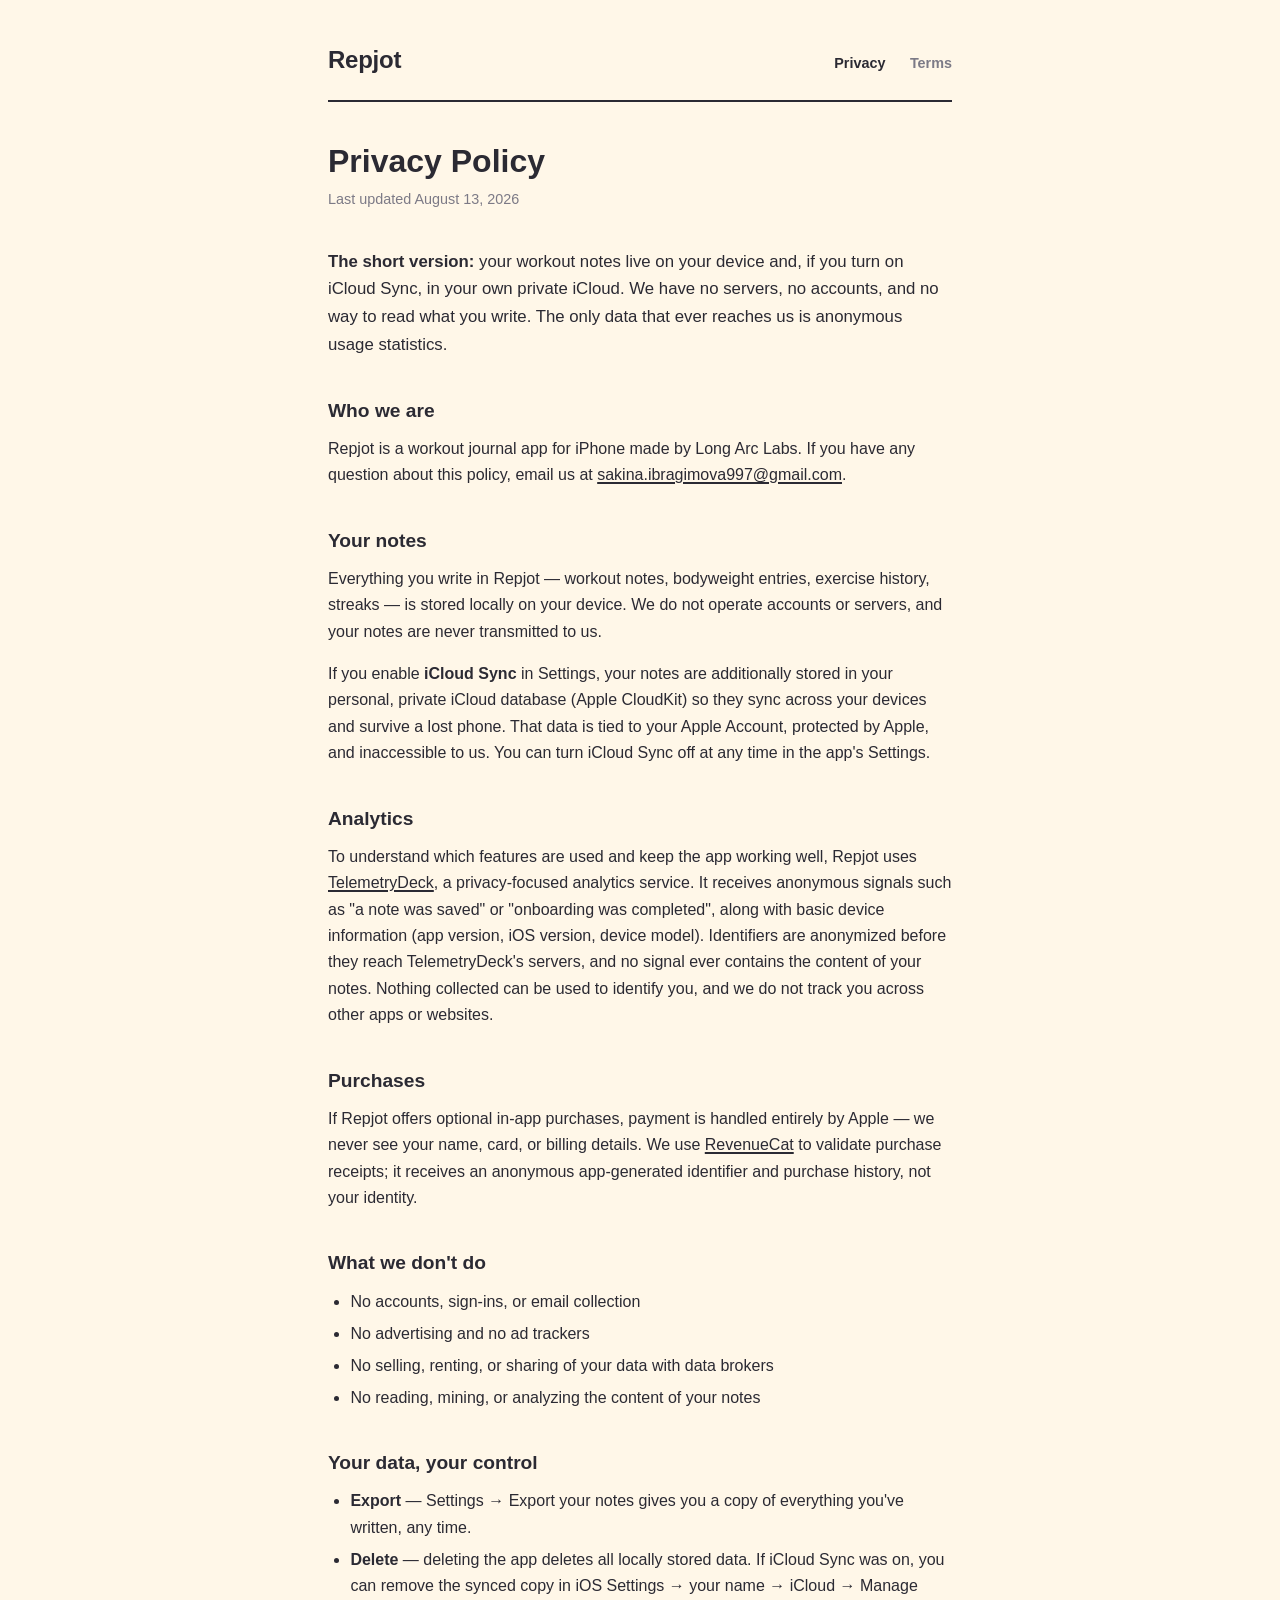
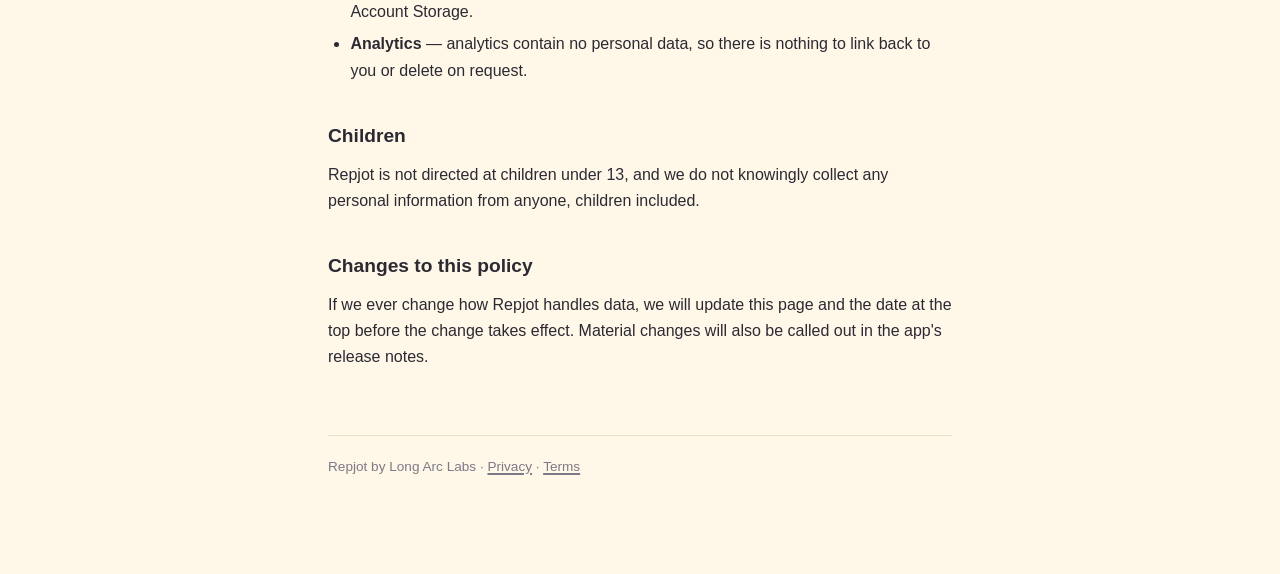
==== privacy.html @ fa37f9a2 "Repjot site: privacy policy, terms, landing page Co-Authored-By: Claude Fable 5 <noreply@anthropic.c" ====
<!DOCTYPE html>
<html lang="en">
<head>
  <meta charset="utf-8">
  <meta name="viewport" content="width=device-width, initial-scale=1">
  <title>Privacy Policy — Repjot</title>
  <meta name="description" content="Repjot's privacy policy. Your notes stay on your device and in your own iCloud. We can't read them.">
  <link rel="stylesheet" href="style.css">
</head>
<body>
  <div class="page">
    <header class="site">
      <a class="wordmark" href="./">Repjot</a>
      <nav class="site">
        <a href="privacy.html" aria-current="page">Privacy</a>
        <a href="terms.html">Terms</a>
      </nav>
    </header>

    <main>
      <h1>Privacy Policy</h1>
      <p class="updated">Last updated August 13, 2026</p>

      <p class="lede"><strong>The short version:</strong> your workout notes live on your device and, if you turn on iCloud Sync, in your own private iCloud. We have no servers, no accounts, and no way to read what you write. The only data that ever reaches us is anonymous usage statistics.</p>

      <h2>Who we are</h2>
      <p>Repjot is a workout journal app for iPhone made by Long Arc Labs. If you have any question about this policy, email us at <a href="mailto:sakina.ibragimova997@gmail.com">sakina.ibragimova997@gmail.com</a>.</p>

      <h2>Your notes</h2>
      <p>Everything you write in Repjot — workout notes, bodyweight entries, exercise history, streaks — is stored locally on your device. We do not operate accounts or servers, and your notes are never transmitted to us.</p>
      <p>If you enable <strong>iCloud Sync</strong> in Settings, your notes are additionally stored in your personal, private iCloud database (Apple CloudKit) so they sync across your devices and survive a lost phone. That data is tied to your Apple Account, protected by Apple, and inaccessible to us. You can turn iCloud Sync off at any time in the app's Settings.</p>

      <h2>Analytics</h2>
      <p>To understand which features are used and keep the app working well, Repjot uses <a href="https://telemetrydeck.com/privacy/" rel="noopener">TelemetryDeck</a>, a privacy-focused analytics service. It receives anonymous signals such as "a note was saved" or "onboarding was completed", along with basic device information (app version, iOS version, device model). Identifiers are anonymized before they reach TelemetryDeck's servers, and no signal ever contains the content of your notes. Nothing collected can be used to identify you, and we do not track you across other apps or websites.</p>

      <h2>Purchases</h2>
      <p>If Repjot offers optional in-app purchases, payment is handled entirely by Apple — we never see your name, card, or billing details. We use <a href="https://www.revenuecat.com/privacy/" rel="noopener">RevenueCat</a> to validate purchase receipts; it receives an anonymous app-generated identifier and purchase history, not your identity.</p>

      <h2>What we don't do</h2>
      <ul>
        <li>No accounts, sign-ins, or email collection</li>
        <li>No advertising and no ad trackers</li>
        <li>No selling, renting, or sharing of your data with data brokers</li>
        <li>No reading, mining, or analyzing the content of your notes</li>
      </ul>

      <h2>Your data, your control</h2>
      <ul>
        <li><strong>Export</strong> — Settings → Export your notes gives you a copy of everything you've written, any time.</li>
        <li><strong>Delete</strong> — deleting the app deletes all locally stored data. If iCloud Sync was on, you can remove the synced copy in iOS Settings → your name → iCloud → Manage Account Storage.</li>
        <li><strong>Analytics</strong> — analytics contain no personal data, so there is nothing to link back to you or delete on request.</li>
      </ul>

      <h2>Children</h2>
      <p>Repjot is not directed at children under 13, and we do not knowingly collect any personal information from anyone, children included.</p>

      <h2>Changes to this policy</h2>
      <p>If we ever change how Repjot handles data, we will update this page and the date at the top before the change takes effect. Material changes will also be called out in the app's release notes.</p>
    </main>

    <footer class="site">
      <p>Repjot by Long Arc Labs · <a href="privacy.html">Privacy</a> · <a href="terms.html">Terms</a></p>
    </footer>
  </div>
</body>
</html>
---- style.css ----
:root {
  --canvas: #FFF7E8;
  --ink: #2B2A33;
  --ink-muted: #7C7A86;
  --hairline: #E8DFC9;
}

* { margin: 0; padding: 0; box-sizing: border-box; }

body {
  background: var(--canvas);
  color: var(--ink);
  font-family: -apple-system, BlinkMacSystemFont, "Segoe UI", Roboto, Helvetica, Arial, sans-serif;
  line-height: 1.65;
  -webkit-font-smoothing: antialiased;
}

.page {
  max-width: 42rem;
  margin: 0 auto;
  padding: 2.5rem 1.5rem 5rem;
}

header.site {
  display: flex;
  align-items: baseline;
  justify-content: space-between;
  padding-bottom: 1.25rem;
  border-bottom: 2px solid var(--ink);
  margin-bottom: 2.5rem;
}

.wordmark {
  font-family: ui-rounded, -apple-system, BlinkMacSystemFont, "Segoe UI", sans-serif;
  font-weight: 800;
  font-size: 1.5rem;
  letter-spacing: -0.01em;
  color: var(--ink);
  text-decoration: none;
}

nav.site a {
  color: var(--ink-muted);
  text-decoration: none;
  font-size: 0.9rem;
  font-weight: 600;
  margin-left: 1.25rem;
}

nav.site a:hover, nav.site a[aria-current="page"] { color: var(--ink); }

h1 {
  font-family: ui-rounded, -apple-system, BlinkMacSystemFont, "Segoe UI", sans-serif;
  font-weight: 800;
  font-size: 2rem;
  line-height: 1.2;
  margin-bottom: 0.5rem;
  text-wrap: balance;
}

.updated {
  color: var(--ink-muted);
  font-size: 0.9rem;
  margin-bottom: 2.25rem;
}

h2 {
  font-family: ui-rounded, -apple-system, BlinkMacSystemFont, "Segoe UI", sans-serif;
  font-weight: 700;
  font-size: 1.2rem;
  margin: 2.25rem 0 0.6rem;
}

p, ul { margin-bottom: 1rem; }

ul { padding-left: 1.4rem; }

li { margin-bottom: 0.35rem; }

a { color: var(--ink); text-decoration-thickness: 1.5px; text-underline-offset: 2px; }

strong { font-weight: 700; }

.lede { font-size: 1.05rem; }

footer.site {
  margin-top: 4rem;
  padding-top: 1.25rem;
  border-top: 1px solid var(--hairline);
  color: var(--ink-muted);
  font-size: 0.85rem;
}

footer.site a { color: var(--ink-muted); }
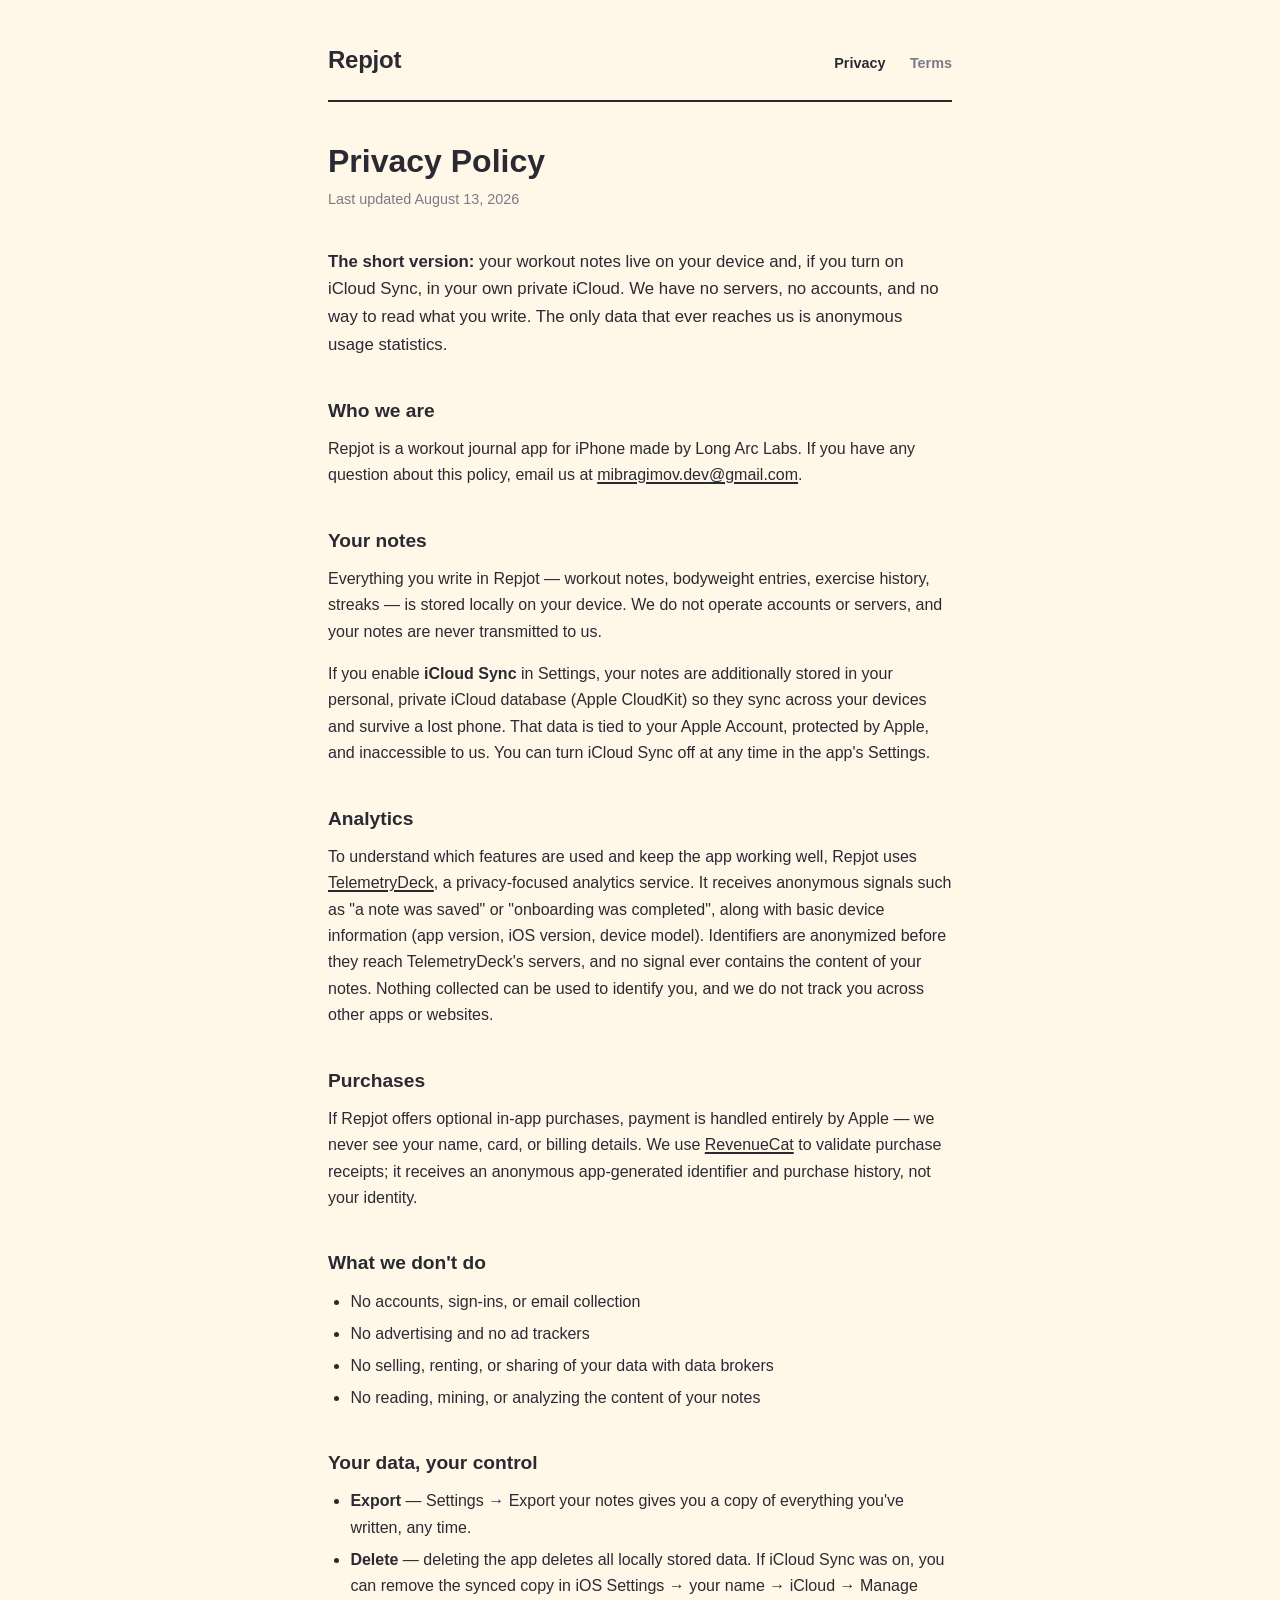
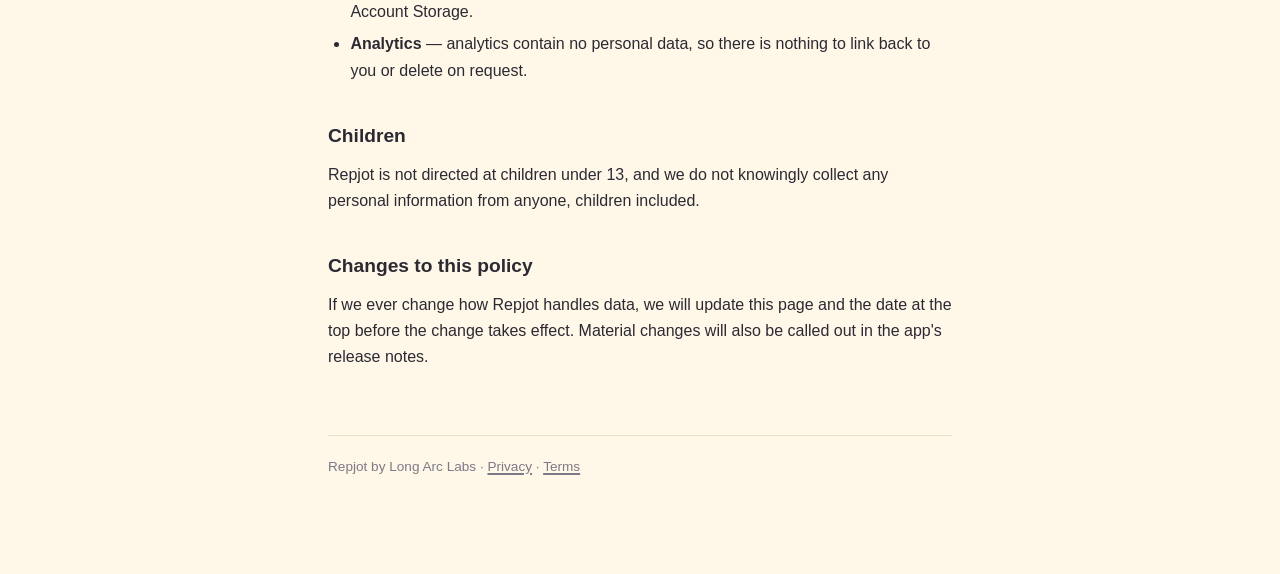
==== commit 3bb55dc8: "Use mibragimov.dev@gmail.com as contact email Co-Authored-By: Claude Fable 5 <noreply@anthropic.com>" ====
--- a/privacy.html
+++ b/privacy.html
@@ -24,7 +24,7 @@
       <p class="lede"><strong>The short version:</strong> your workout notes live on your device and, if you turn on iCloud Sync, in your own private iCloud. We have no servers, no accounts, and no way to read what you write. The only data that ever reaches us is anonymous usage statistics.</p>
 
       <h2>Who we are</h2>
-      <p>Repjot is a workout journal app for iPhone made by Long Arc Labs. If you have any question about this policy, email us at <a href="mailto:sakina.ibragimova997@gmail.com">sakina.ibragimova997@gmail.com</a>.</p>
+      <p>Repjot is a workout journal app for iPhone made by Long Arc Labs. If you have any question about this policy, email us at <a href="mailto:mibragimov.dev@gmail.com">mibragimov.dev@gmail.com</a>.</p>
 
       <h2>Your notes</h2>
       <p>Everything you write in Repjot — workout notes, bodyweight entries, exercise history, streaks — is stored locally on your device. We do not operate accounts or servers, and your notes are never transmitted to us.</p>
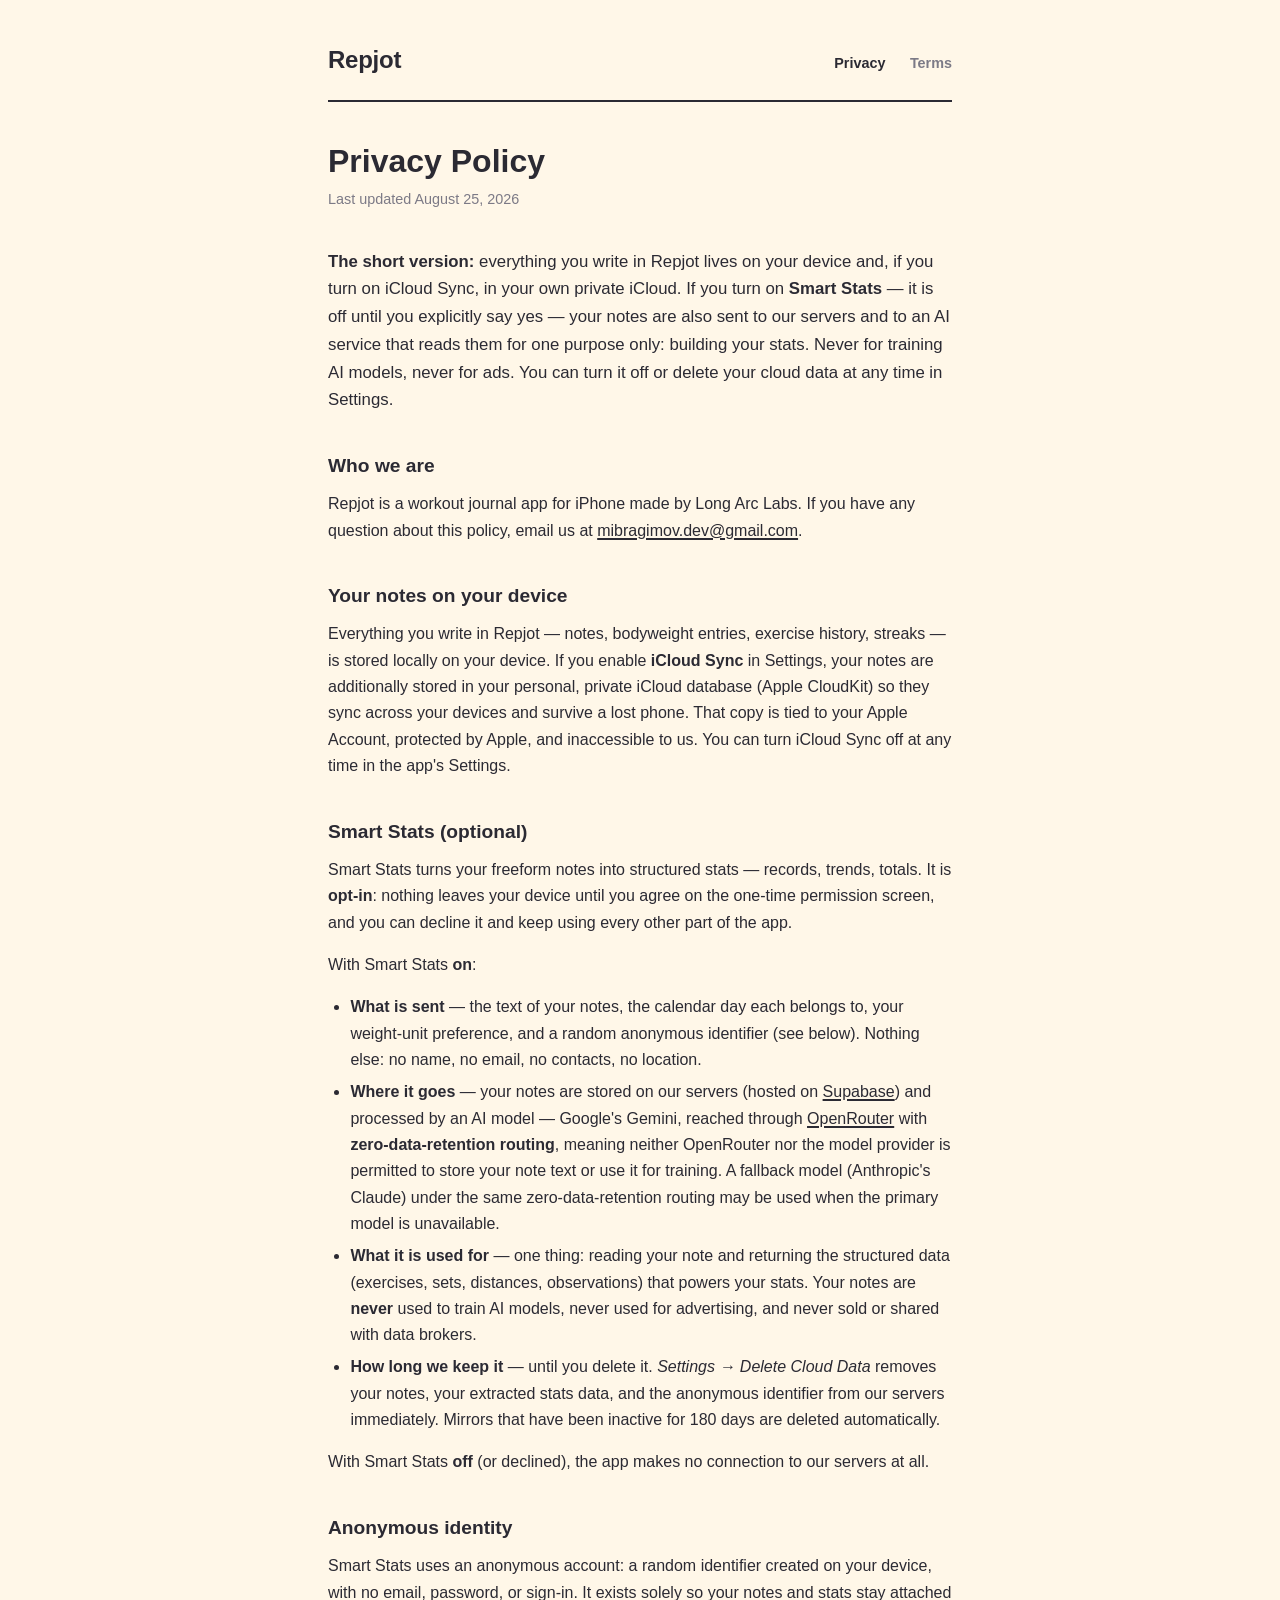
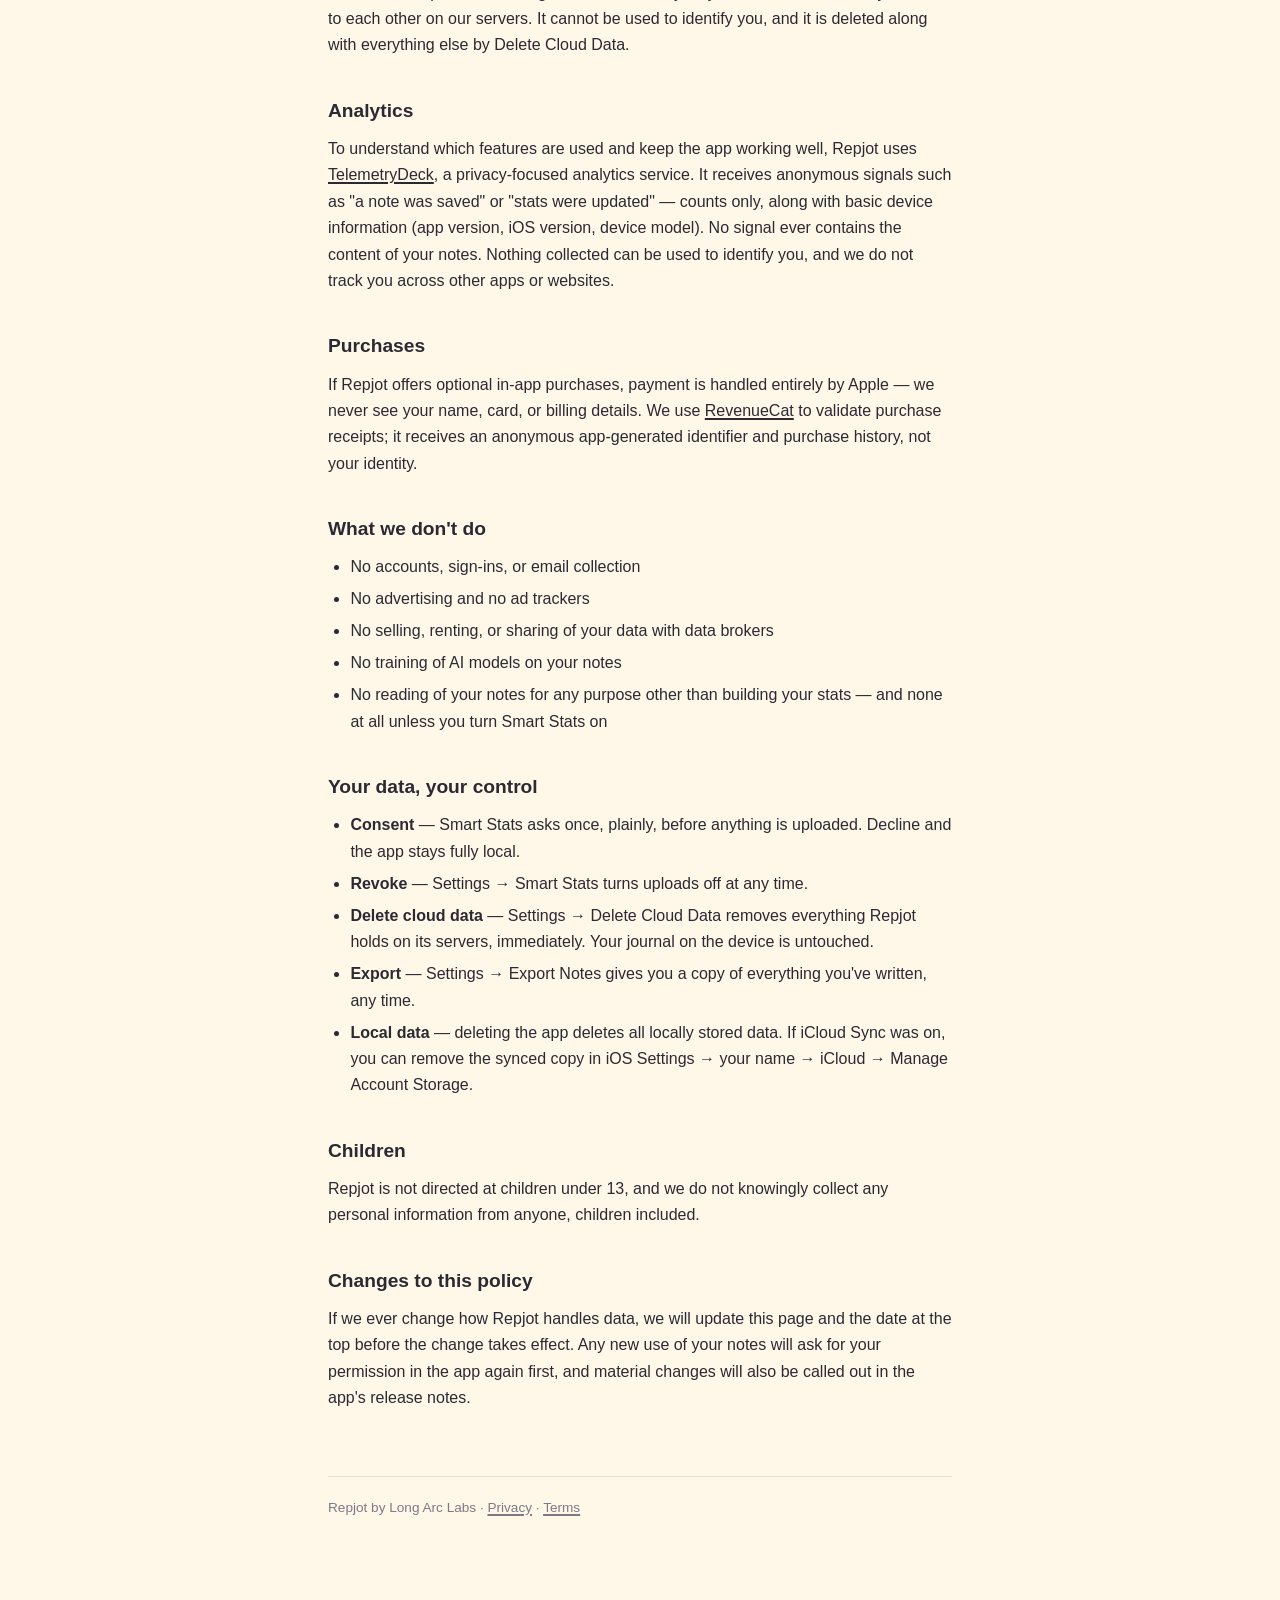
==== commit 062f9eae: "Privacy policy: Smart Stats" ====
--- a/privacy.html
+++ b/privacy.html
@@ -4,7 +4,7 @@
   <meta charset="utf-8">
   <meta name="viewport" content="width=device-width, initial-scale=1">
   <title>Privacy Policy — Repjot</title>
-  <meta name="description" content="Repjot's privacy policy. Your notes stay on your device and in your own iCloud. We can't read them.">
+  <meta name="description" content="Repjot's privacy policy. Your notes stay on your device and in your own iCloud unless you turn on Smart Stats — and even then they're read for one purpose only: your stats.">
   <link rel="stylesheet" href="style.css">
 </head>
 <body>
@@ -19,19 +19,32 @@
 
     <main>
       <h1>Privacy Policy</h1>
-      <p class="updated">Last updated August 13, 2026</p>
+      <p class="updated">Last updated August 25, 2026</p>
 
-      <p class="lede"><strong>The short version:</strong> your workout notes live on your device and, if you turn on iCloud Sync, in your own private iCloud. We have no servers, no accounts, and no way to read what you write. The only data that ever reaches us is anonymous usage statistics.</p>
+      <p class="lede"><strong>The short version:</strong> everything you write in Repjot lives on your device and, if you turn on iCloud Sync, in your own private iCloud. If you turn on <strong>Smart Stats</strong> — it is off until you explicitly say yes — your notes are also sent to our servers and to an AI service that reads them for one purpose only: building your stats. Never for training AI models, never for ads. You can turn it off or delete your cloud data at any time in Settings.</p>
 
       <h2>Who we are</h2>
       <p>Repjot is a workout journal app for iPhone made by Long Arc Labs. If you have any question about this policy, email us at <a href="mailto:mibragimov.dev@gmail.com">mibragimov.dev@gmail.com</a>.</p>
 
-      <h2>Your notes</h2>
-      <p>Everything you write in Repjot — workout notes, bodyweight entries, exercise history, streaks — is stored locally on your device. We do not operate accounts or servers, and your notes are never transmitted to us.</p>
-      <p>If you enable <strong>iCloud Sync</strong> in Settings, your notes are additionally stored in your personal, private iCloud database (Apple CloudKit) so they sync across your devices and survive a lost phone. That data is tied to your Apple Account, protected by Apple, and inaccessible to us. You can turn iCloud Sync off at any time in the app's Settings.</p>
+      <h2>Your notes on your device</h2>
+      <p>Everything you write in Repjot — notes, bodyweight entries, exercise history, streaks — is stored locally on your device. If you enable <strong>iCloud Sync</strong> in Settings, your notes are additionally stored in your personal, private iCloud database (Apple CloudKit) so they sync across your devices and survive a lost phone. That copy is tied to your Apple Account, protected by Apple, and inaccessible to us. You can turn iCloud Sync off at any time in the app's Settings.</p>
+
+      <h2>Smart Stats (optional)</h2>
+      <p>Smart Stats turns your freeform notes into structured stats — records, trends, totals. It is <strong>opt-in</strong>: nothing leaves your device until you agree on the one-time permission screen, and you can decline it and keep using every other part of the app.</p>
+      <p>With Smart Stats <strong>on</strong>:</p>
+      <ul>
+        <li><strong>What is sent</strong> — the text of your notes, the calendar day each belongs to, your weight-unit preference, and a random anonymous identifier (see below). Nothing else: no name, no email, no contacts, no location.</li>
+        <li><strong>Where it goes</strong> — your notes are stored on our servers (hosted on <a href="https://supabase.com/privacy" rel="noopener">Supabase</a>) and processed by an AI model — Google's Gemini, reached through <a href="https://openrouter.ai/privacy" rel="noopener">OpenRouter</a> with <strong>zero-data-retention routing</strong>, meaning neither OpenRouter nor the model provider is permitted to store your note text or use it for training. A fallback model (Anthropic's Claude) under the same zero-data-retention routing may be used when the primary model is unavailable.</li>
+        <li><strong>What it is used for</strong> — one thing: reading your note and returning the structured data (exercises, sets, distances, observations) that powers your stats. Your notes are <strong>never</strong> used to train AI models, never used for advertising, and never sold or shared with data brokers.</li>
+        <li><strong>How long we keep it</strong> — until you delete it. <em>Settings → Delete Cloud Data</em> removes your notes, your extracted stats data, and the anonymous identifier from our servers immediately. Mirrors that have been inactive for 180 days are deleted automatically.</li>
+      </ul>
+      <p>With Smart Stats <strong>off</strong> (or declined), the app makes no connection to our servers at all.</p>
+
+      <h2>Anonymous identity</h2>
+      <p>Smart Stats uses an anonymous account: a random identifier created on your device, with no email, password, or sign-in. It exists solely so your notes and stats stay attached to each other on our servers. It cannot be used to identify you, and it is deleted along with everything else by Delete Cloud Data.</p>
 
       <h2>Analytics</h2>
-      <p>To understand which features are used and keep the app working well, Repjot uses <a href="https://telemetrydeck.com/privacy/" rel="noopener">TelemetryDeck</a>, a privacy-focused analytics service. It receives anonymous signals such as "a note was saved" or "onboarding was completed", along with basic device information (app version, iOS version, device model). Identifiers are anonymized before they reach TelemetryDeck's servers, and no signal ever contains the content of your notes. Nothing collected can be used to identify you, and we do not track you across other apps or websites.</p>
+      <p>To understand which features are used and keep the app working well, Repjot uses <a href="https://telemetrydeck.com/privacy/" rel="noopener">TelemetryDeck</a>, a privacy-focused analytics service. It receives anonymous signals such as "a note was saved" or "stats were updated" — counts only, along with basic device information (app version, iOS version, device model). No signal ever contains the content of your notes. Nothing collected can be used to identify you, and we do not track you across other apps or websites.</p>
 
       <h2>Purchases</h2>
       <p>If Repjot offers optional in-app purchases, payment is handled entirely by Apple — we never see your name, card, or billing details. We use <a href="https://www.revenuecat.com/privacy/" rel="noopener">RevenueCat</a> to validate purchase receipts; it receives an anonymous app-generated identifier and purchase history, not your identity.</p>
@@ -41,21 +54,24 @@
         <li>No accounts, sign-ins, or email collection</li>
         <li>No advertising and no ad trackers</li>
         <li>No selling, renting, or sharing of your data with data brokers</li>
-        <li>No reading, mining, or analyzing the content of your notes</li>
+        <li>No training of AI models on your notes</li>
+        <li>No reading of your notes for any purpose other than building your stats — and none at all unless you turn Smart Stats on</li>
       </ul>
 
       <h2>Your data, your control</h2>
       <ul>
-        <li><strong>Export</strong> — Settings → Export your notes gives you a copy of everything you've written, any time.</li>
-        <li><strong>Delete</strong> — deleting the app deletes all locally stored data. If iCloud Sync was on, you can remove the synced copy in iOS Settings → your name → iCloud → Manage Account Storage.</li>
-        <li><strong>Analytics</strong> — analytics contain no personal data, so there is nothing to link back to you or delete on request.</li>
+        <li><strong>Consent</strong> — Smart Stats asks once, plainly, before anything is uploaded. Decline and the app stays fully local.</li>
+        <li><strong>Revoke</strong> — Settings → Smart Stats turns uploads off at any time.</li>
+        <li><strong>Delete cloud data</strong> — Settings → Delete Cloud Data removes everything Repjot holds on its servers, immediately. Your journal on the device is untouched.</li>
+        <li><strong>Export</strong> — Settings → Export Notes gives you a copy of everything you've written, any time.</li>
+        <li><strong>Local data</strong> — deleting the app deletes all locally stored data. If iCloud Sync was on, you can remove the synced copy in iOS Settings → your name → iCloud → Manage Account Storage.</li>
       </ul>
 
       <h2>Children</h2>
       <p>Repjot is not directed at children under 13, and we do not knowingly collect any personal information from anyone, children included.</p>
 
       <h2>Changes to this policy</h2>
-      <p>If we ever change how Repjot handles data, we will update this page and the date at the top before the change takes effect. Material changes will also be called out in the app's release notes.</p>
+      <p>If we ever change how Repjot handles data, we will update this page and the date at the top before the change takes effect. Any new use of your notes will ask for your permission in the app again first, and material changes will also be called out in the app's release notes.</p>
     </main>
 
     <footer class="site">
